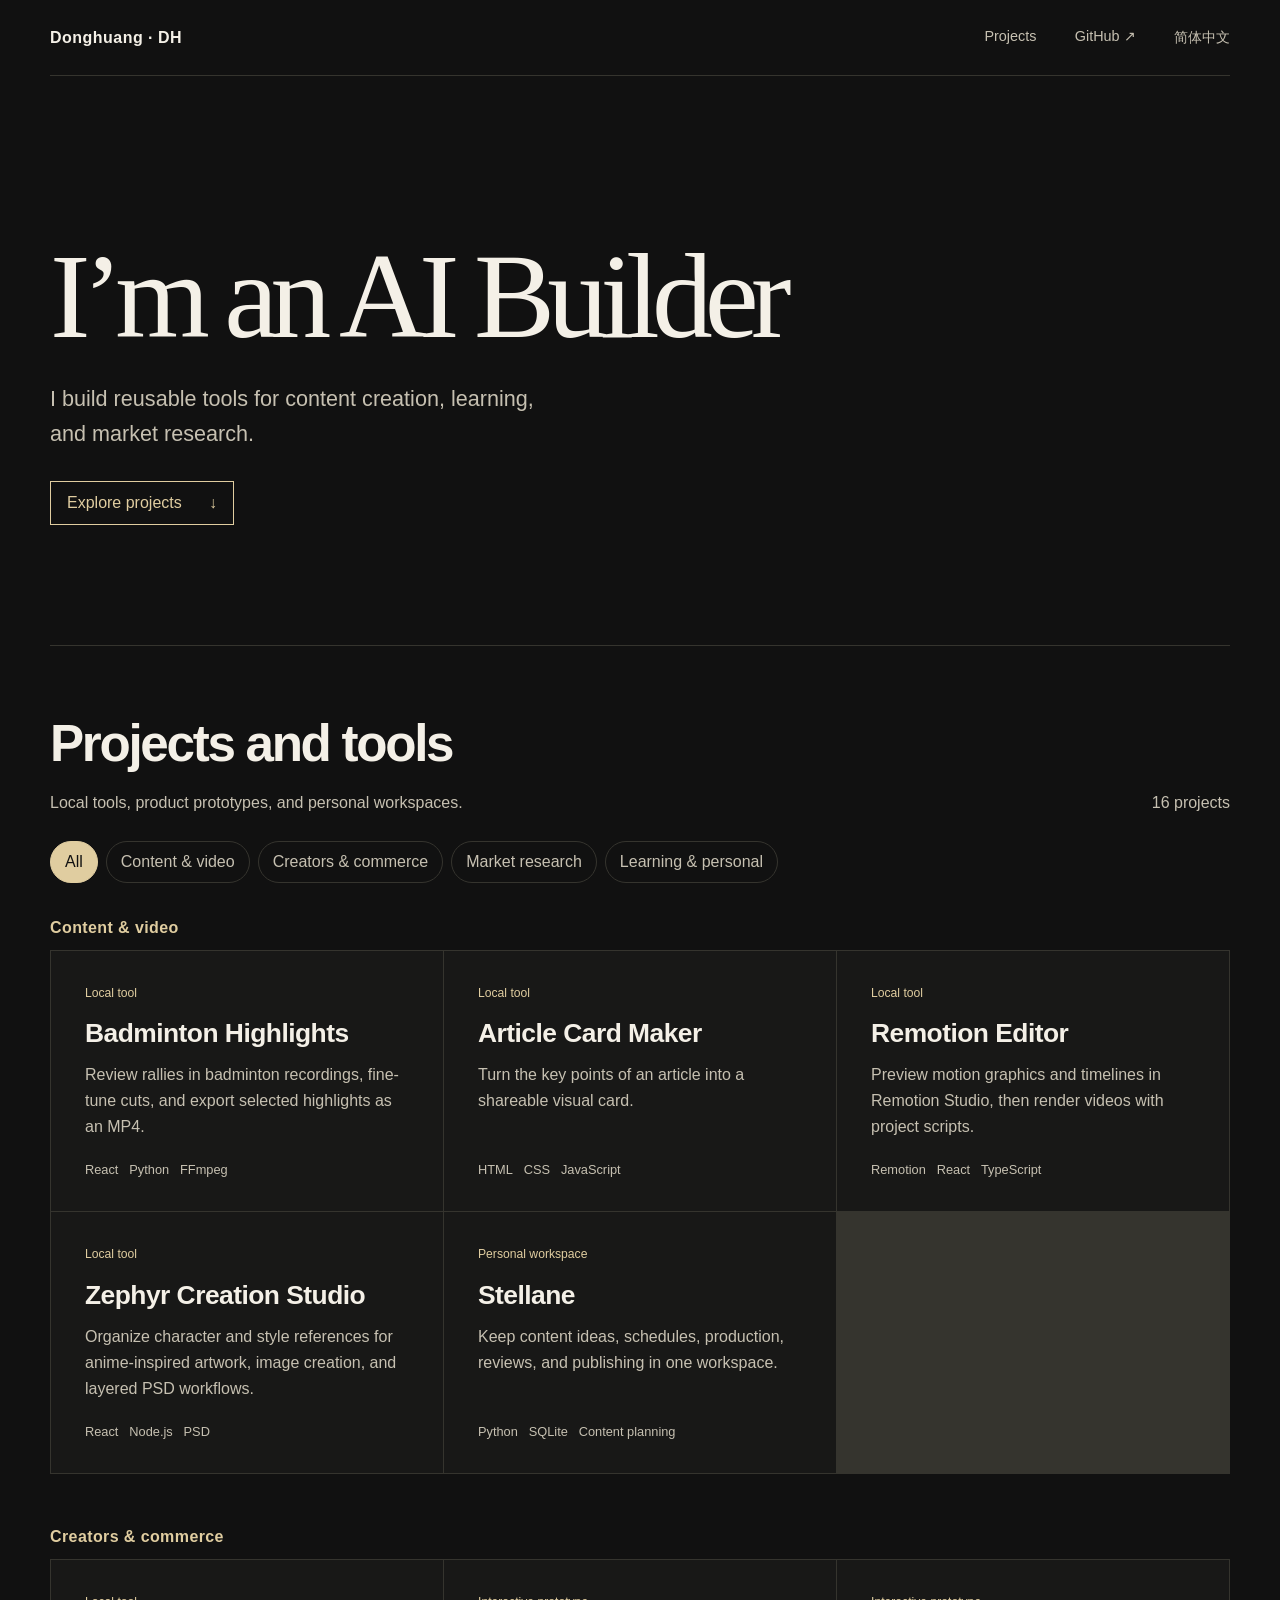
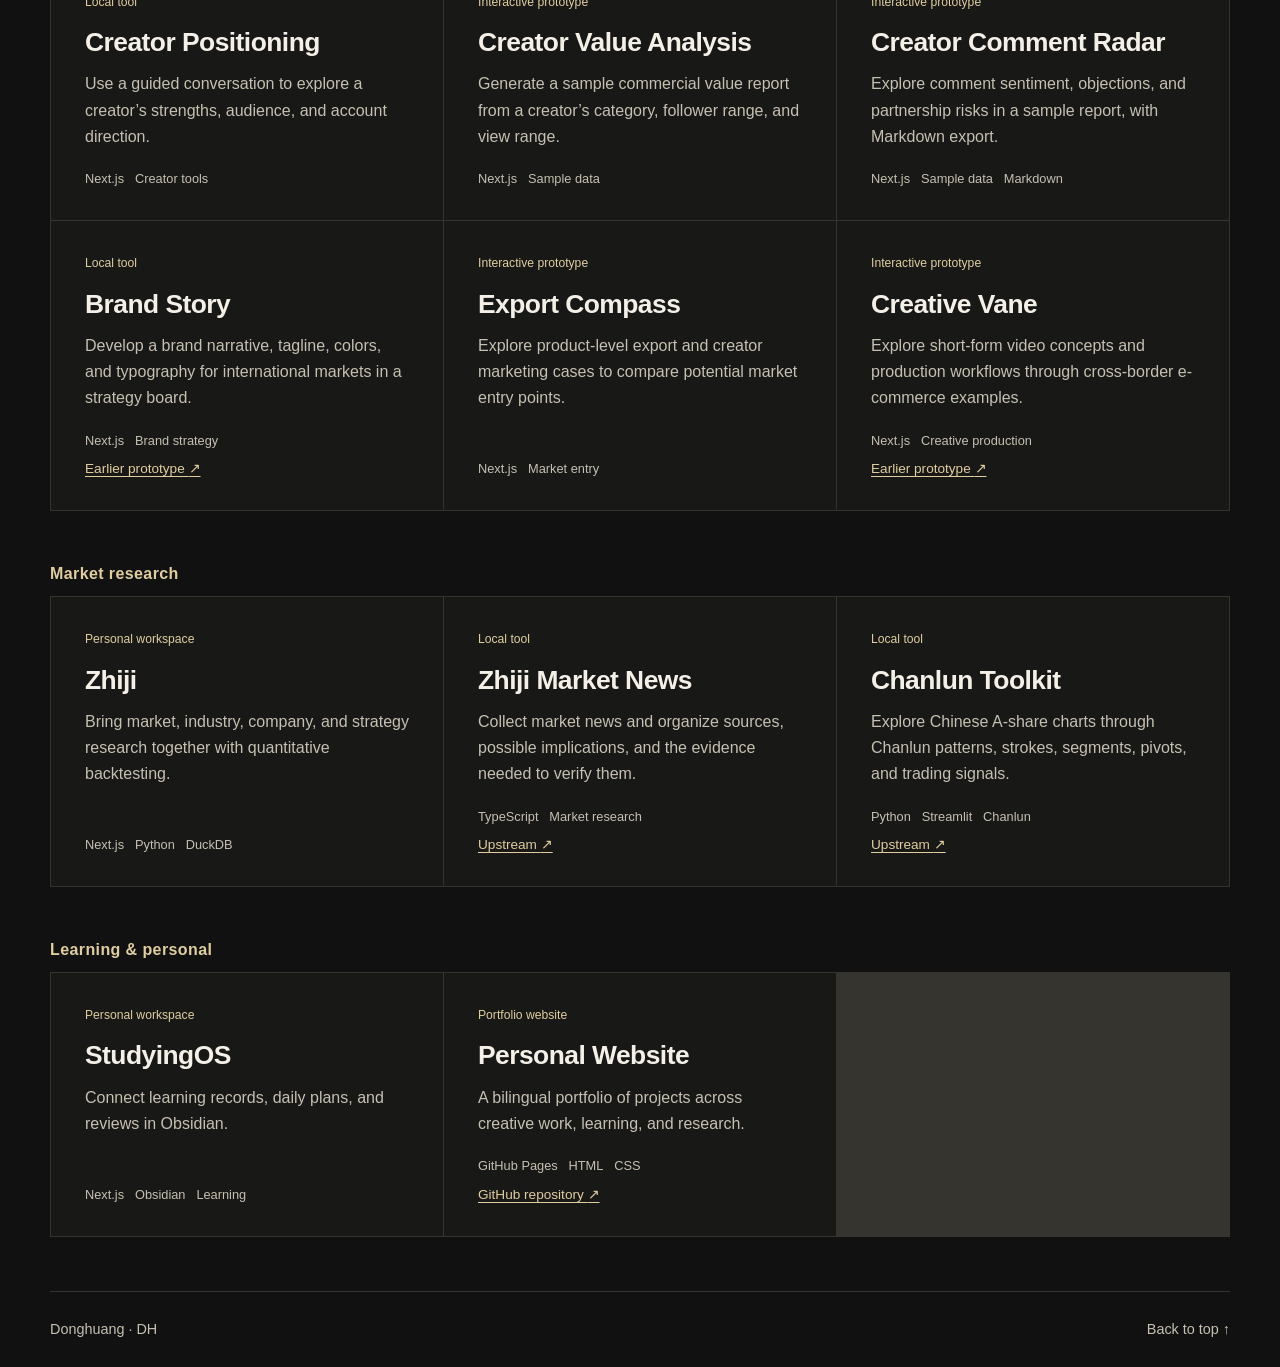
==== en/index.html @ 8c243ac6 "Create bilingual personal portfolio" ====
<!doctype html>
<html lang="en">
<head>
  <meta charset="utf-8">
  <meta name="viewport" content="width=device-width, initial-scale=1">
  <meta name="description" content="I build reusable tools for content creation, learning, and market research.">
  <link rel="alternate" hreflang="zh-CN" href="../index.html">
  <title>Donghuang · DH · Portfolio</title>
  <link rel="stylesheet" href="../style.css">
  <script src="../filters.js" defer></script>
</head>
<body>
  <header class="header wrap">
    <a class="brand" href="#top">Donghuang · DH</a>
    <nav aria-label="Site navigation">
      <a href="#projects">Projects</a>
      <a href="https://github.com/donghuangzhuang-crypto">GitHub <span aria-hidden="true">↗</span></a>
      <a href="../index.html" lang="zh-CN">简体中文</a>
    </nav>
  </header>
  <main id="top" class="wrap">
    <section class="hero" aria-labelledby="intro">
      <h1 id="intro">I’m an AI Builder</h1>
      <p>I build reusable tools for content creation, learning, and market research.</p>
      <a href="#projects" class="primary">Explore projects <span aria-hidden="true">↓</span></a>
    </section>
    <div id="projects" class="directory">
      <div class="directory-heading">
        <div><h2>Projects and tools</h2><p>Local tools, product prototypes, and personal workspaces.</p></div>
        <p class="count" id="project-count" aria-live="polite">16 projects</p>
      </div>
      <div class="filters" aria-label="Filter projects by category" hidden><button type="button" data-filter="all" aria-pressed="true">All</button><button type="button" data-filter="creative" aria-pressed="false">Content & video</button><button type="button" data-filter="marketing" aria-pressed="false">Creators & commerce</button><button type="button" data-filter="research" aria-pressed="false">Market research</button><button type="button" data-filter="systems" aria-pressed="false">Learning & personal</button></div>
      <section class="category" data-group="creative" aria-labelledby="label-creative">
      <h2 id="label-creative">Content & video</h2>
      <div class="project-grid"><article class="project" id="badminton-highlights" data-category="creative">
      <span class="status">Local tool</span>
      <h3>Badminton Highlights</h3>
      <p>Review rallies in badminton recordings, fine-tune cuts, and export selected highlights as an MP4.</p>
      <ul><li>React</li><li>Python</li><li>FFmpeg</li></ul>
    </article><article class="project" id="article-card" data-category="creative">
      <span class="status">Local tool</span>
      <h3>Article Card Maker</h3>
      <p>Turn the key points of an article into a shareable visual card.</p>
      <ul><li>HTML</li><li>CSS</li><li>JavaScript</li></ul>
    </article><article class="project" id="remotion-editor" data-category="creative">
      <span class="status">Local tool</span>
      <h3>Remotion Editor</h3>
      <p>Preview motion graphics and timelines in Remotion Studio, then render videos with project scripts.</p>
      <ul><li>Remotion</li><li>React</li><li>TypeScript</li></ul>
    </article><article class="project" id="zephyr" data-category="creative">
      <span class="status">Local tool</span>
      <h3>Zephyr Creation Studio</h3>
      <p>Organize character and style references for anime-inspired artwork, image creation, and layered PSD workflows.</p>
      <ul><li>React</li><li>Node.js</li><li>PSD</li></ul>
    </article><article class="project" id="stellane" data-category="creative">
      <span class="status">Personal workspace</span>
      <h3>Stellane</h3>
      <p>Keep content ideas, schedules, production, reviews, and publishing in one workspace.</p>
      <ul><li>Python</li><li>SQLite</li><li>Content planning</li></ul>
    </article></div>
    </section>
<section class="category" data-group="marketing" aria-labelledby="label-marketing">
      <h2 id="label-marketing">Creators & commerce</h2>
      <div class="project-grid"><article class="project" id="creator-positioning" data-category="marketing">
      <span class="status">Local tool</span>
      <h3>Creator Positioning</h3>
      <p>Use a guided conversation to explore a creator’s strengths, audience, and account direction.</p>
      <ul><li>Next.js</li><li>Creator tools</li></ul>
    </article><article class="project" id="creator-value" data-category="marketing">
      <span class="status">Interactive prototype</span>
      <h3>Creator Value Analysis</h3>
      <p>Generate a sample commercial value report from a creator’s category, follower range, and view range.</p>
      <ul><li>Next.js</li><li>Sample data</li></ul>
    </article><article class="project" id="creator-comment-radar" data-category="marketing">
      <span class="status">Interactive prototype</span>
      <h3>Creator Comment Radar</h3>
      <p>Explore comment sentiment, objections, and partnership risks in a sample report, with Markdown export.</p>
      <ul><li>Next.js</li><li>Sample data</li><li>Markdown</li></ul>
    </article><article class="project" id="brand-story" data-category="marketing">
      <span class="status">Local tool</span>
      <h3>Brand Story</h3>
      <p>Develop a brand narrative, tagline, colors, and typography for international markets in a strategy board.</p>
      <ul><li>Next.js</li><li>Brand strategy</li></ul>
      <div class="card-links"><a href="https://github.com/donghuangzhuang-crypto/brand_story">Earlier prototype <span aria-hidden="true">↗</span></a></div>
    </article><article class="project" id="export-compass" data-category="marketing">
      <span class="status">Interactive prototype</span>
      <h3>Export Compass</h3>
      <p>Explore product-level export and creator marketing cases to compare potential market entry points.</p>
      <ul><li>Next.js</li><li>Market entry</li></ul>
    </article><article class="project" id="creative-vane" data-category="marketing">
      <span class="status">Interactive prototype</span>
      <h3>Creative Vane</h3>
      <p>Explore short-form video concepts and production workflows through cross-border e-commerce examples.</p>
      <ul><li>Next.js</li><li>Creative production</li></ul>
      <div class="card-links"><a href="https://github.com/donghuangzhuang-crypto/Creativity">Earlier prototype <span aria-hidden="true">↗</span></a></div>
    </article></div>
    </section>
<section class="category" data-group="research" aria-labelledby="label-research">
      <h2 id="label-research">Market research</h2>
      <div class="project-grid"><article class="project" id="zhiji" data-category="research">
      <span class="status">Personal workspace</span>
      <h3>Zhiji</h3>
      <p>Bring market, industry, company, and strategy research together with quantitative backtesting.</p>
      <ul><li>Next.js</li><li>Python</li><li>DuckDB</li></ul>
    </article><article class="project" id="market-news" data-category="research">
      <span class="status">Local tool</span>
      <h3>Zhiji Market News</h3>
      <p>Collect market news and organize sources, possible implications, and the evidence needed to verify them.</p>
      <ul><li>TypeScript</li><li>Market research</li></ul>
      <div class="card-links"><a href="https://github.com/blue68/ai-hottopics">Upstream <span aria-hidden="true">↗</span></a></div>
    </article><article class="project" id="chanlun-tool" data-category="research">
      <span class="status">Local tool</span>
      <h3>Chanlun Toolkit</h3>
      <p>Explore Chinese A-share charts through Chanlun patterns, strokes, segments, pivots, and trading signals.</p>
      <ul><li>Python</li><li>Streamlit</li><li>Chanlun</li></ul>
      <div class="card-links"><a href="https://github.com/Vespa314/chan.py">Upstream <span aria-hidden="true">↗</span></a></div>
    </article></div>
    </section>
<section class="category" data-group="systems" aria-labelledby="label-systems">
      <h2 id="label-systems">Learning & personal</h2>
      <div class="project-grid"><article class="project" id="studying-os" data-category="systems">
      <span class="status">Personal workspace</span>
      <h3>StudyingOS</h3>
      <p>Connect learning records, daily plans, and reviews in Obsidian.</p>
      <ul><li>Next.js</li><li>Obsidian</li><li>Learning</li></ul>
    </article><article class="project" id="portfolio" data-category="systems">
      <span class="status">Portfolio website</span>
      <h3>Personal Website</h3>
      <p>A bilingual portfolio of projects across creative work, learning, and research.</p>
      <ul><li>GitHub Pages</li><li>HTML</li><li>CSS</li></ul>
      <div class="card-links"><a href="https://github.com/donghuangzhuang-crypto/donghuangzhuang-crypto.github.io">GitHub repository <span aria-hidden="true">↗</span></a></div>
    </article></div>
    </section>
    </div>
  </main>
  <footer class="footer wrap"><span>Donghuang · DH</span><a href="#top">Back to top <span aria-hidden="true">↑</span></a></footer>
</body>
</html>
---- style.css ----
:root {
  color-scheme: dark;
  --canvas: #111111;
  --panel: #181817;
  --line: #35342e;
  --text: #f4f0e7;
  --muted: #c6c0b1;
  --accent: #e0cda0;
  font-family: -apple-system, BlinkMacSystemFont, "PingFang SC", "Segoe UI", sans-serif;
  color: var(--text);
  background: var(--canvas);
  scroll-behavior: smooth;
}

* { box-sizing: border-box; }
body { margin: 0; }
[hidden] { display: none !important; }
a { color: inherit; text-underline-offset: .24em; }
a:hover { color: var(--accent); }
:focus-visible { outline: 2px solid var(--accent); outline-offset: 5px; }
button { font: inherit; }
.wrap { width: min(1180px, calc(100% - 72px)); margin-inline: auto; }
.header, .footer {
  display: flex;
  align-items: center;
  justify-content: space-between;
  gap: 20px;
  min-height: 76px;
}
.header { border-bottom: 1px solid var(--line); }
.header nav { display: flex; flex-wrap: wrap; gap: clamp(15px, 3vw, 40px); }
.header a, .footer a { text-decoration: none; }
.brand { font-weight: 650; letter-spacing: .03em; }
.header nav, .footer { font-size: .9rem; color: var(--muted); }

.hero {
  padding: clamp(74px, 13vw, 160px) 0 clamp(65px, 10vw, 120px);
  border-bottom: 1px solid var(--line);
}
.hero h1 {
  margin: 0;
  color: var(--text);
  font-family: Georgia, "Songti SC", serif;
  font-size: clamp(3.1rem, 9.5vw, 8.1rem);
  font-weight: 500;
  line-height: .99;
  letter-spacing: -.065em;
  overflow-wrap: anywhere;
}
.hero p { max-width: 42ch; margin: 26px 0 30px; color: var(--muted); font-size: clamp(1.05rem, 1.9vw, 1.35rem); line-height: 1.6; }
.primary {
  display: inline-flex;
  align-items: center;
  gap: 1.7rem;
  min-height: 44px;
  padding: 10px 16px;
  border: 1px solid var(--accent);
  color: var(--accent);
  text-decoration: none;
}
.primary:hover { background: var(--accent); color: var(--canvas); }

.directory { padding-top: clamp(35px, 6vw, 68px); scroll-margin-top: 16px; }
.directory-heading { display: flex; align-items: flex-end; flex-wrap: wrap; justify-content: space-between; gap: 12px; }
.directory-heading h2 { margin: 0 0 .35em; font-weight: 570; font-size: clamp(1.95rem, 4.6vw, 3.2rem); letter-spacing: -.045em; }
.directory-heading p { margin: 0; color: var(--muted); line-height: 1.45; }
.count { font-variant-numeric: tabular-nums; }
.filters { display: flex; flex-wrap: wrap; gap: 8px; margin: 26px 0 30px; }
.filters button {
  min-height: 42px;
  padding: 7px 14px;
  background: transparent;
  color: var(--muted);
  border: 1px solid var(--line);
  border-radius: 999px;
  cursor: pointer;
}
.filters button:hover { border-color: var(--accent); color: var(--accent); }
.filters button[aria-pressed="true"] { color: var(--canvas); background: var(--accent); border-color: var(--accent); }

.category { margin: 36px 0 54px; }
.category > h2 {
  margin: 0 0 13px;
  color: var(--accent);
  font-size: 1rem;
  font-weight: 600;
  letter-spacing: .025em;
}
.project-grid {
  display: grid;
  grid-template-columns: repeat(3, minmax(0, 1fr));
  gap: 1px;
  border: 1px solid var(--line);
  background: var(--line);
}
.project {
  background: var(--panel);
  display: flex;
  flex-direction: column;
  min-width: 0;
  padding: clamp(18px, 3vw, 34px);
  scroll-margin-top: 16px;
}
.status { color: var(--accent); font-size: .76rem; line-height: 1.35; }
.project h3 { margin: .65em 0 .5em; font-size: clamp(1.2rem, 2.4vw, 1.65rem); font-weight: 590; letter-spacing: -.02em; }
.project p { color: var(--muted); line-height: 1.63; margin: 0 0 1.35em; }
.project ul {
  display: flex;
  flex-wrap: wrap;
  gap: .4em .85em;
  margin: auto 0 0;
  list-style: none;
  padding: 0;
  color: var(--muted);
  font-size: .8rem;
}
.card-links { margin-top: .9em; display: flex; flex-wrap: wrap; gap: .45em 1em; color: var(--accent); font-size: .85rem; }
.footer { border-top: 1px solid var(--line); }

@media (max-width: 880px) { .project-grid { grid-template-columns: repeat(2, minmax(0, 1fr)); } }
@media (max-width: 580px) {
  .wrap { width: calc(100% - 32px); }
  .header { min-height: 65px; }
  .project-grid { grid-template-columns: minmax(0, 1fr); }
  .hero h1 { letter-spacing: -.045em; }
}
@media (prefers-reduced-motion: reduce) { :root { scroll-behavior: auto; } }
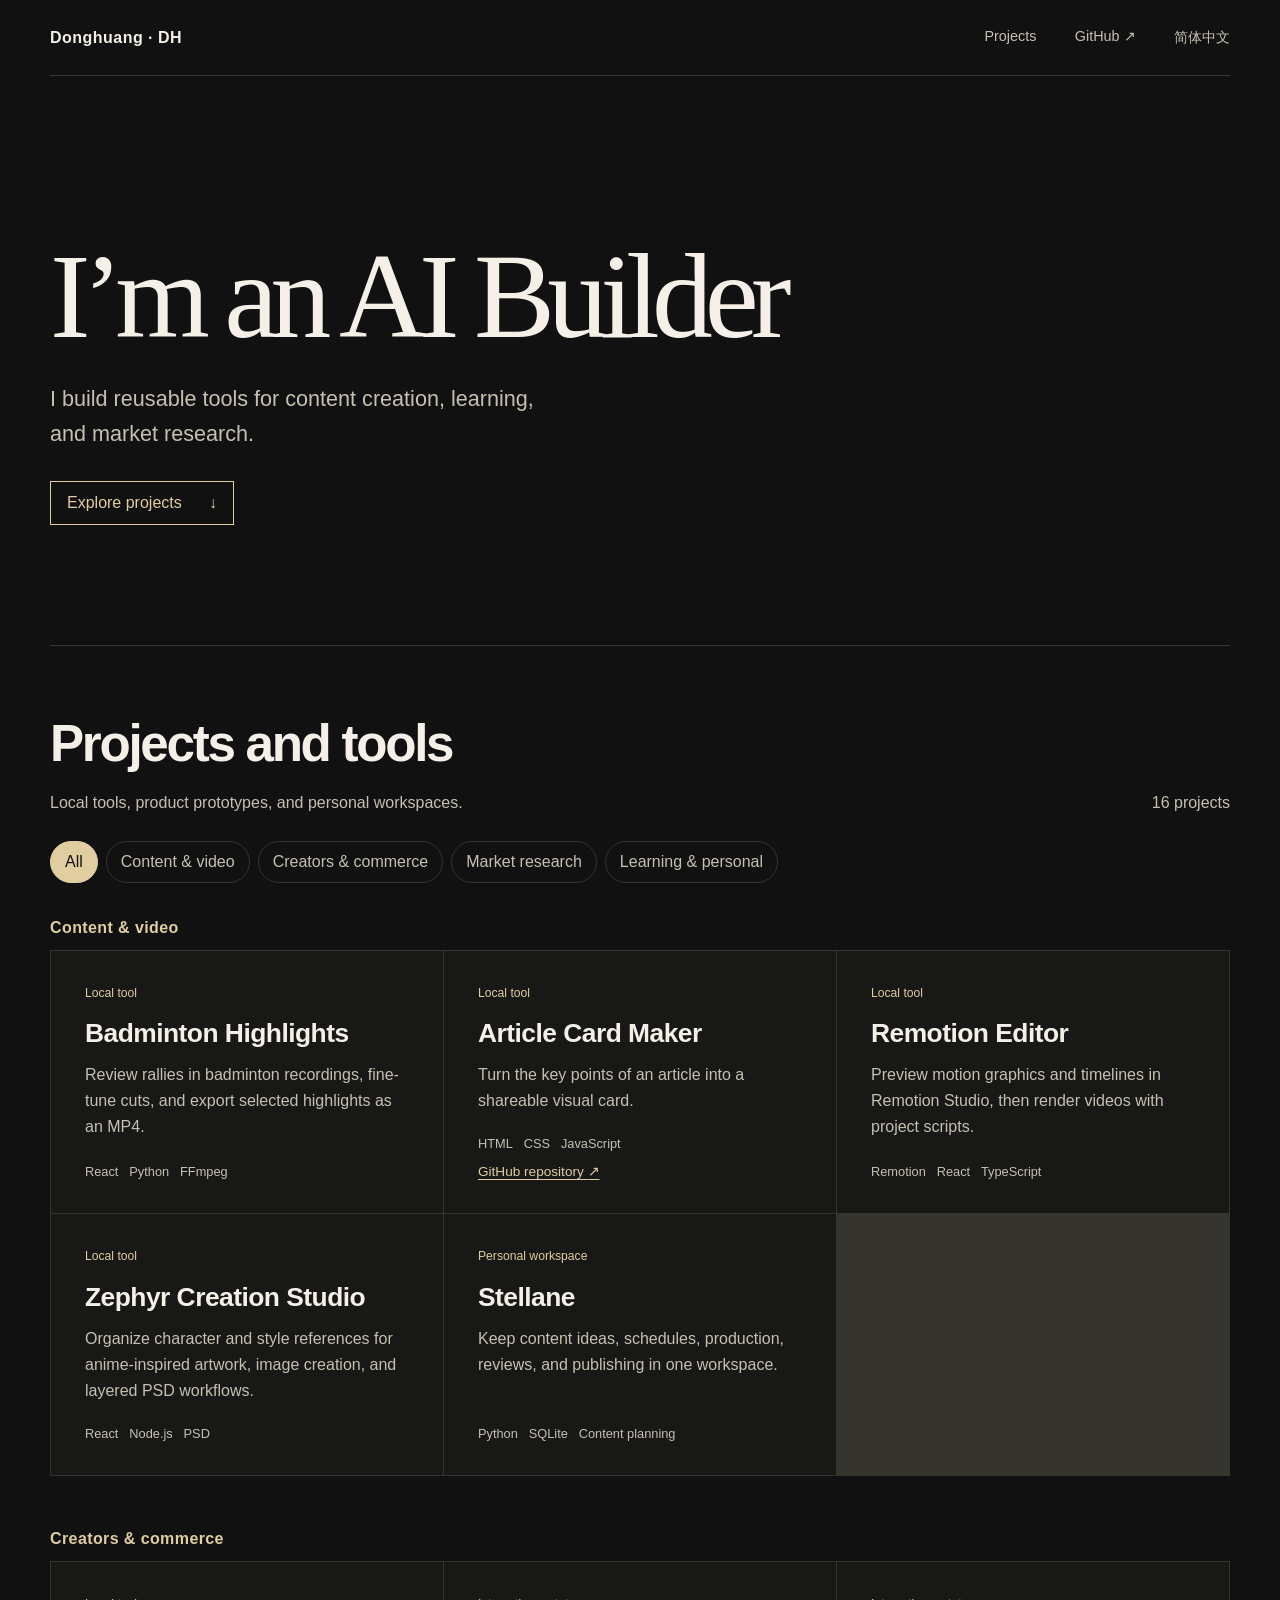
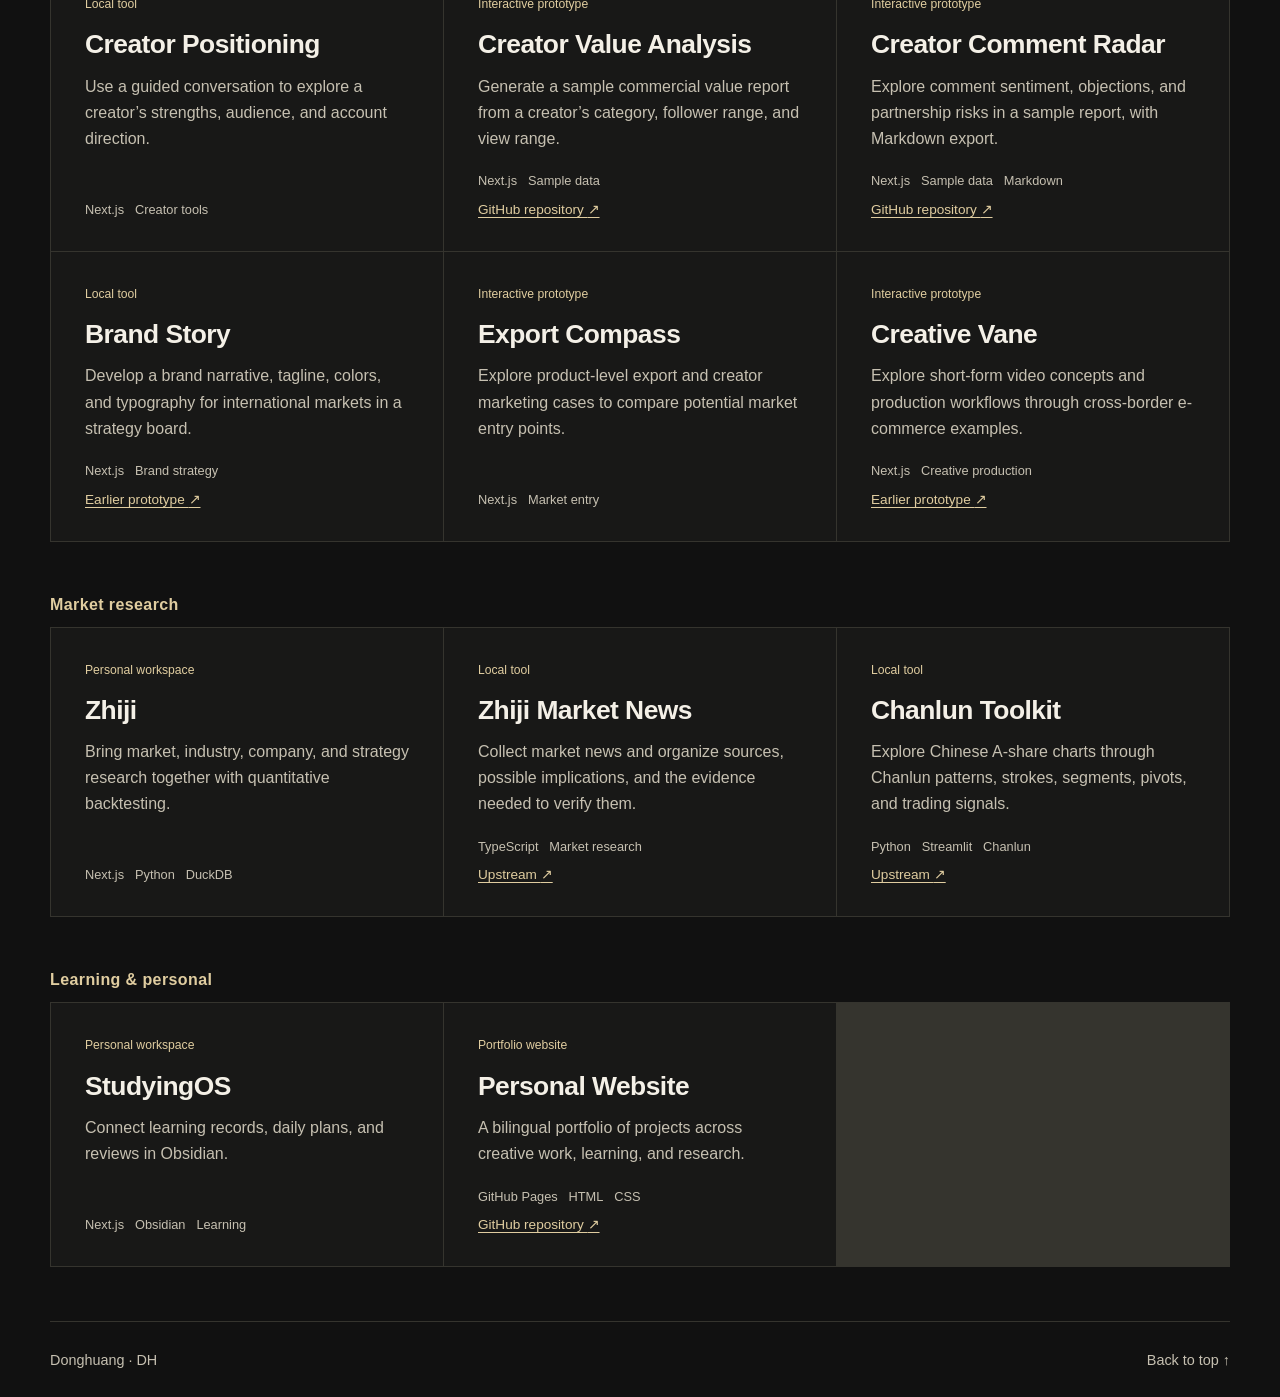
==== commit c807d564: "Link the published project repositories" ====
--- a/en/index.html
+++ b/en/index.html
@@ -42,6 +42,7 @@
       <h3>Article Card Maker</h3>
       <p>Turn the key points of an article into a shareable visual card.</p>
       <ul><li>HTML</li><li>CSS</li><li>JavaScript</li></ul>
+      <div class="card-links"><a href="https://github.com/donghuangzhuang-crypto/article-card-generator">GitHub repository <span aria-hidden="true">↗</span></a></div>
     </article><article class="project" id="remotion-editor" data-category="creative">
       <span class="status">Local tool</span>
       <h3>Remotion Editor</h3>
@@ -71,11 +72,13 @@
       <h3>Creator Value Analysis</h3>
       <p>Generate a sample commercial value report from a creator’s category, follower range, and view range.</p>
       <ul><li>Next.js</li><li>Sample data</li></ul>
+      <div class="card-links"><a href="https://github.com/donghuangzhuang-crypto/creator-value-analysis">GitHub repository <span aria-hidden="true">↗</span></a></div>
     </article><article class="project" id="creator-comment-radar" data-category="marketing">
       <span class="status">Interactive prototype</span>
       <h3>Creator Comment Radar</h3>
       <p>Explore comment sentiment, objections, and partnership risks in a sample report, with Markdown export.</p>
       <ul><li>Next.js</li><li>Sample data</li><li>Markdown</li></ul>
+      <div class="card-links"><a href="https://github.com/donghuangzhuang-crypto/creator-comment-radar">GitHub repository <span aria-hidden="true">↗</span></a></div>
     </article><article class="project" id="brand-story" data-category="marketing">
       <span class="status">Local tool</span>
       <h3>Brand Story</h3>
